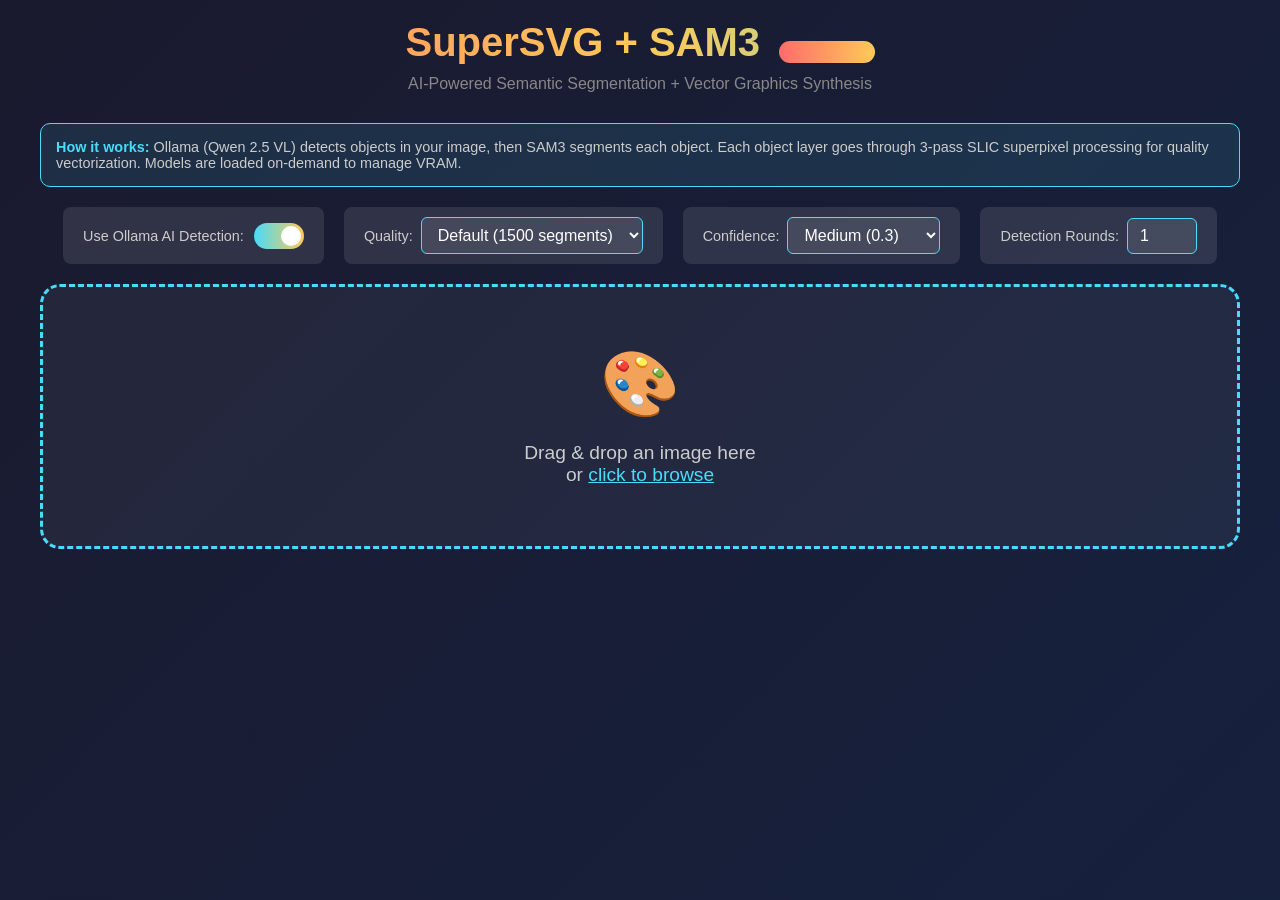
==== supersvg/templates/index.html @ 3c81e6f8 "update docker image" ====
<!DOCTYPE html>
<html lang="en">
<head>
    <meta charset="UTF-8">
    <meta name="viewport" content="width=device-width, initial-scale=1.0">
    <title>SuperSVG + SAM3 - AI-Powered Image to SVG</title>
    <style>
        * {
            box-sizing: border-box;
            margin: 0;
            padding: 0;
        }

        body {
            font-family: -apple-system, BlinkMacSystemFont, 'Segoe UI', Roboto, sans-serif;
            background: linear-gradient(135deg, #1a1a2e 0%, #16213e 100%);
            min-height: 100vh;
            color: #fff;
            padding: 20px;
        }

        .container {
            max-width: 1200px;
            margin: 0 auto;
        }

        h1 {
            text-align: center;
            margin-bottom: 10px;
            font-size: 2.5rem;
            background: linear-gradient(90deg, #ff6b6b, #feca57, #48dbfb);
            -webkit-background-clip: text;
            -webkit-text-fill-color: transparent;
        }

        .subtitle {
            text-align: center;
            color: #888;
            margin-bottom: 30px;
        }

        .badge {
            display: inline-block;
            padding: 4px 10px;
            border-radius: 12px;
            font-size: 0.75rem;
            font-weight: 600;
            margin-left: 8px;
        }

        .badge-experimental {
            background: linear-gradient(90deg, #ff6b6b, #feca57);
            color: #1a1a2e;
        }

        .drop-zone {
            border: 3px dashed #48dbfb;
            border-radius: 20px;
            padding: 60px;
            text-align: center;
            cursor: pointer;
            transition: all 0.3s ease;
            background: rgba(255, 255, 255, 0.05);
            margin-bottom: 30px;
        }

        .drop-zone:hover, .drop-zone.dragover {
            border-color: #feca57;
            background: rgba(254, 202, 87, 0.1);
            transform: scale(1.02);
        }

        .drop-zone-icon {
            font-size: 4rem;
            margin-bottom: 20px;
        }

        .drop-zone-text {
            font-size: 1.2rem;
            color: #ccc;
        }

        .drop-zone-text span {
            color: #48dbfb;
            text-decoration: underline;
        }

        #file-input {
            display: none;
        }

        .preview-container {
            display: none;
            grid-template-columns: 1fr 1fr;
            gap: 30px;
            margin-top: 30px;
        }

        .preview-box {
            background: rgba(255, 255, 255, 0.1);
            border-radius: 15px;
            padding: 20px;
            text-align: center;
        }

        .preview-box h3 {
            margin-bottom: 15px;
            color: #48dbfb;
        }

        .preview-box img {
            max-width: 100%;
            max-height: 400px;
            border-radius: 10px;
            background: white;
        }

        .loading {
            display: none;
            text-align: center;
            padding: 40px;
        }

        .spinner {
            width: 60px;
            height: 60px;
            border: 5px solid rgba(255, 255, 255, 0.1);
            border-top-color: #48dbfb;
            border-radius: 50%;
            animation: spin 1s linear infinite;
            margin: 0 auto 20px;
        }

        @keyframes spin {
            to { transform: rotate(360deg); }
        }

        .loading-status {
            color: #feca57;
            font-size: 0.9rem;
            margin-top: 10px;
        }

        .download-buttons {
            display: flex;
            gap: 15px;
            justify-content: center;
            margin-top: 20px;
        }

        .btn {
            padding: 12px 30px;
            border: none;
            border-radius: 8px;
            cursor: pointer;
            font-size: 1rem;
            font-weight: 600;
            transition: all 0.3s ease;
            text-decoration: none;
            display: inline-block;
        }

        .btn-primary {
            background: linear-gradient(90deg, #48dbfb, #feca57);
            color: #1a1a2e;
        }

        .btn-secondary {
            background: rgba(255, 255, 255, 0.1);
            color: #fff;
            border: 2px solid #48dbfb;
        }

        .btn:hover {
            transform: translateY(-2px);
            box-shadow: 0 5px 20px rgba(72, 219, 251, 0.3);
        }

        .error {
            background: rgba(255, 0, 0, 0.2);
            border: 1px solid #ff4444;
            padding: 15px;
            border-radius: 10px;
            margin-top: 20px;
            display: none;
        }

        .options {
            display: flex;
            flex-wrap: wrap;
            justify-content: center;
            gap: 20px;
            margin-bottom: 20px;
        }

        .option-group {
            display: flex;
            align-items: center;
            gap: 8px;
            padding: 10px 20px;
            background: rgba(255, 255, 255, 0.1);
            border-radius: 8px;
        }

        .option-group label {
            color: #ccc;
            font-size: 0.9rem;
        }

        .option-group select,
        .option-group input[type="number"] {
            padding: 8px 12px;
            border-radius: 6px;
            border: 1px solid #48dbfb;
            background: rgba(255, 255, 255, 0.1);
            color: #fff;
            font-size: 1rem;
            cursor: pointer;
        }

        .option-group select option {
            background: #1a1a2e;
            color: #fff;
        }

        .option-group input[type="number"] {
            width: 70px;
        }

        .toggle-container {
            display: flex;
            align-items: center;
            gap: 10px;
        }

        .toggle {
            position: relative;
            width: 50px;
            height: 26px;
        }

        .toggle input {
            opacity: 0;
            width: 0;
            height: 0;
        }

        .toggle-slider {
            position: absolute;
            cursor: pointer;
            top: 0;
            left: 0;
            right: 0;
            bottom: 0;
            background-color: rgba(255, 255, 255, 0.2);
            transition: 0.3s;
            border-radius: 26px;
        }

        .toggle-slider:before {
            position: absolute;
            content: "";
            height: 20px;
            width: 20px;
            left: 3px;
            bottom: 3px;
            background-color: white;
            transition: 0.3s;
            border-radius: 50%;
        }

        .toggle input:checked + .toggle-slider {
            background: linear-gradient(90deg, #48dbfb, #feca57);
        }

        .toggle input:checked + .toggle-slider:before {
            transform: translateX(24px);
        }

        .info-box {
            background: rgba(72, 219, 251, 0.1);
            border: 1px solid #48dbfb;
            border-radius: 10px;
            padding: 15px;
            margin-bottom: 20px;
            font-size: 0.9rem;
            color: #ccc;
        }

        .info-box strong {
            color: #48dbfb;
        }

        .status-indicator {
            display: inline-block;
            width: 10px;
            height: 10px;
            border-radius: 50%;
            margin-right: 8px;
        }

        .status-ok {
            background: #00ff88;
        }

        .status-warning {
            background: #feca57;
        }

        .status-error {
            background: #ff6b6b;
        }

        @media (max-width: 768px) {
            .preview-container {
                grid-template-columns: 1fr;
            }

            h1 {
                font-size: 1.8rem;
            }

            .drop-zone {
                padding: 40px 20px;
            }

            .options {
                flex-direction: column;
                align-items: stretch;
            }
        }
    </style>
</head>
<body>
    <div class="container">
        <h1>SuperSVG + SAM3 <span class="badge badge-experimental">Experimental</span></h1>
        <p class="subtitle">
            AI-Powered Semantic Segmentation + Vector Graphics Synthesis
        </p>

        <div class="info-box">
            <strong>How it works:</strong>
            Ollama (Qwen 2.5 VL) detects objects in your image, then SAM3 segments each object.
            Each object layer goes through 3-pass SLIC superpixel processing for quality vectorization.
            Models are loaded on-demand to manage VRAM.
        </div>

        <div class="options">
            <div class="option-group toggle-container">
                <label>Use Ollama AI Detection:</label>
                <label class="toggle">
                    <input type="checkbox" id="use-ollama" checked>
                    <span class="toggle-slider"></span>
                </label>
            </div>

            <div class="option-group">
                <label for="quality">Quality:</label>
                <select id="quality">
                    <option value="low">Low (500 segments)</option>
                    <option value="default" selected>Default (1500 segments)</option>
                    <option value="high">High (5000 segments)</option>
                    <option value="best">Best (10000 segments)</option>
                </select>
            </div>

            <div class="option-group">
                <label for="conf-thresh">Confidence:</label>
                <select id="conf-thresh">
                    <option value="0.2">Low (0.2)</option>
                    <option value="0.3" selected>Medium (0.3)</option>
                    <option value="0.5">High (0.5)</option>
                    <option value="0.7">Very High (0.7)</option>
                </select>
            </div>

            <div class="option-group" id="rounds-group">
                <label for="num-rounds">Detection Rounds:</label>
                <input type="number" id="num-rounds" value="1" min="1" max="5">
            </div>
        </div>

        <div class="drop-zone" id="drop-zone">
            <div class="drop-zone-icon">🎨</div>
            <p class="drop-zone-text">
                Drag & drop an image here<br>
                or <span>click to browse</span>
            </p>
            <input type="file" id="file-input" accept="image/*">
        </div>

        <div class="loading" id="loading">
            <div class="spinner"></div>
            <p>Processing image with AI segmentation...</p>
            <p class="loading-status" id="loading-status">This may take 1-3 minutes depending on image complexity.</p>
        </div>

        <div class="error" id="error"></div>

        <div class="preview-container" id="preview-container">
            <div class="preview-box">
                <h3>Original Image</h3>
                <img id="original-preview" src="" alt="Original">
            </div>
            <div class="preview-box">
                <h3>SVG Output</h3>
                <img id="svg-preview" src="" alt="SVG Output">
                <div class="download-buttons">
                    <a id="download-svg" class="btn btn-primary" href="#" download>Download SVG</a>
                    <a id="download-png" class="btn btn-secondary" href="#" download>Download PNG</a>
                </div>
            </div>
        </div>
    </div>

    <script>
        const dropZone = document.getElementById('drop-zone');
        const fileInput = document.getElementById('file-input');
        const loading = document.getElementById('loading');
        const loadingStatus = document.getElementById('loading-status');
        const error = document.getElementById('error');
        const previewContainer = document.getElementById('preview-container');
        const originalPreview = document.getElementById('original-preview');
        const svgPreview = document.getElementById('svg-preview');
        const downloadSvg = document.getElementById('download-svg');
        const downloadPng = document.getElementById('download-png');
        const useOllama = document.getElementById('use-ollama');
        const roundsGroup = document.getElementById('rounds-group');

        // Toggle rounds visibility based on Ollama setting
        useOllama.addEventListener('change', () => {
            roundsGroup.style.display = useOllama.checked ? 'flex' : 'none';
        });

        // Click to browse
        dropZone.addEventListener('click', () => fileInput.click());

        // Drag and drop events
        dropZone.addEventListener('dragover', (e) => {
            e.preventDefault();
            dropZone.classList.add('dragover');
        });

        dropZone.addEventListener('dragleave', () => {
            dropZone.classList.remove('dragover');
        });

        dropZone.addEventListener('drop', (e) => {
            e.preventDefault();
            dropZone.classList.remove('dragover');
            const files = e.dataTransfer.files;
            if (files.length > 0) {
                handleFile(files[0]);
            }
        });

        // File input change
        fileInput.addEventListener('change', (e) => {
            if (e.target.files.length > 0) {
                handleFile(e.target.files[0]);
            }
        });

        function handleFile(file) {
            if (!file.type.startsWith('image/')) {
                showError('Please select an image file.');
                return;
            }

            // Show original preview
            const reader = new FileReader();
            reader.onload = (e) => {
                originalPreview.src = e.target.result;
            };
            reader.readAsDataURL(file);

            // Upload and process
            uploadFile(file);
        }

        async function uploadFile(file) {
            const formData = new FormData();
            formData.append('file', file);

            // Add options
            formData.append('use_ollama', useOllama.checked ? 'true' : 'false');
            formData.append('conf_thresh', document.getElementById('conf-thresh').value);
            formData.append('num_rounds', document.getElementById('num-rounds').value);
            formData.append('quality', document.getElementById('quality').value);

            // Show loading, hide others
            loading.style.display = 'block';
            error.style.display = 'none';
            previewContainer.style.display = 'none';

            // Update status messages
            const statusMessages = [
                'Initializing AI models...',
                'Detecting objects with Qwen Vision AI...',
                'Running SAM3 segmentation...',
                'Processing each layer with 3-pass SLIC...',
                'Generating vector paths with SuperSVG...',
                'Optimizing SVG output...',
                'Almost done...'
            ];
            let statusIndex = 0;
            const statusInterval = setInterval(() => {
                if (statusIndex < statusMessages.length) {
                    loadingStatus.textContent = statusMessages[statusIndex];
                    statusIndex++;
                }
            }, 15000);

            try {
                const response = await fetch('/upload', {
                    method: 'POST',
                    body: formData
                });

                const result = await response.json();

                if (result.success) {
                    // Show preview
                    svgPreview.src = result.png_url;
                    previewContainer.style.display = 'grid';
                    downloadSvg.href = '/download/' + result.svg_filename;
                    downloadPng.href = '/download/' + result.png_filename;
                } else {
                    showError(result.error || 'An error occurred while processing the image.');
                }
            } catch (err) {
                showError('Network error. Please try again.');
            } finally {
                clearInterval(statusInterval);
                loading.style.display = 'none';
            }
        }

        function showError(message) {
            error.textContent = message;
            error.style.display = 'block';
        }
    </script>
</body>
</html>
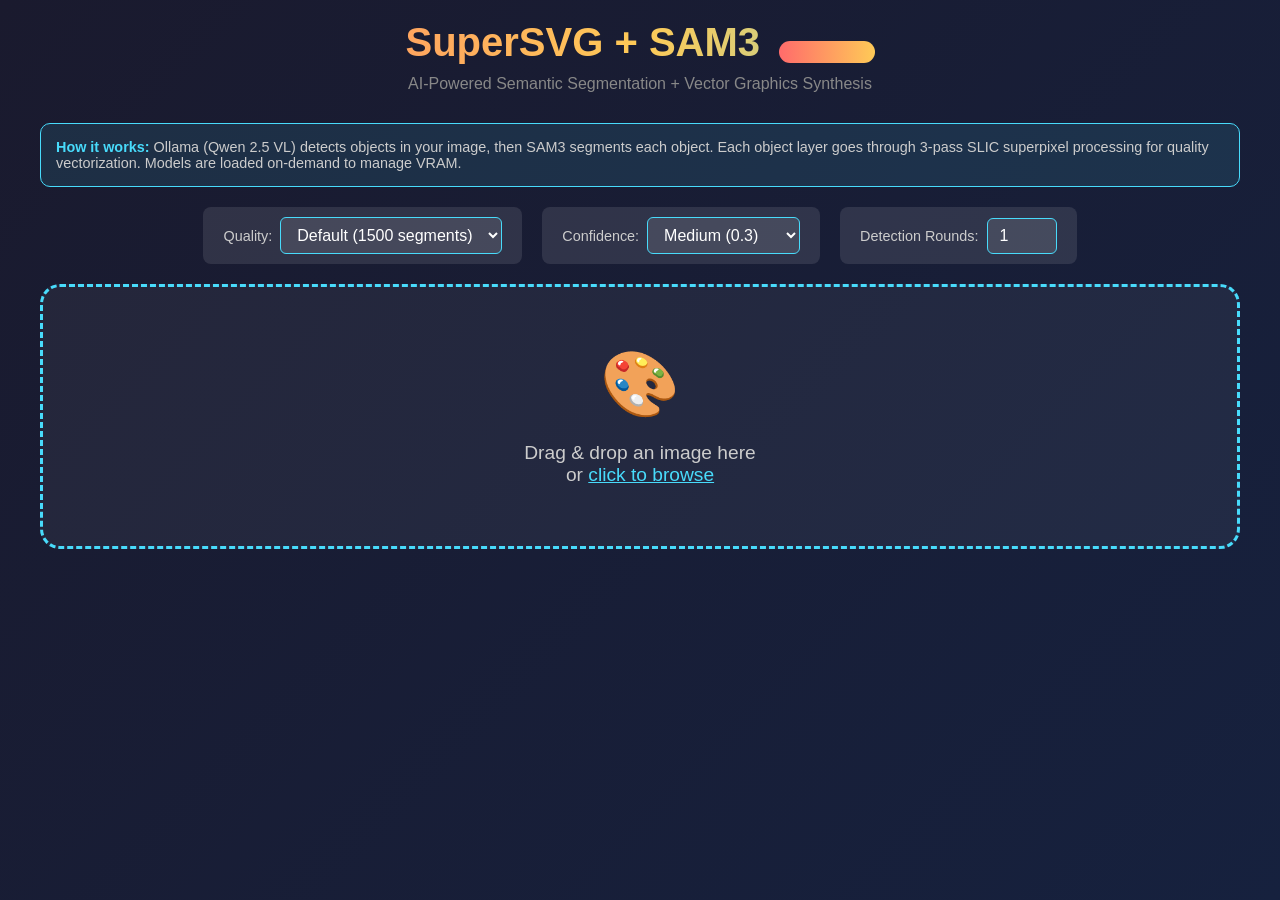
==== commit 29e92912: "update servers" ====
--- a/supersvg/templates/index.html
+++ b/supersvg/templates/index.html
@@ -346,10 +346,10 @@
         </div>
 
         <div class="options">
-            <div class="option-group toggle-container">
+            <div class="option-group toggle-container" style="display: none;">
                 <label>Use Ollama AI Detection:</label>
                 <label class="toggle">
-                    <input type="checkbox" id="use-ollama" checked>
+                    <input type="checkbox" id="use-ollama">
                     <span class="toggle-slider"></span>
                 </label>
             </div>
@@ -519,20 +519,63 @@
 
                 const result = await response.json();
 
-                if (result.success) {
-                    // Show preview
-                    svgPreview.src = result.png_url;
-                    previewContainer.style.display = 'grid';
-                    downloadSvg.href = '/download/' + result.svg_filename;
-                    downloadPng.href = '/download/' + result.png_filename;
-                } else {
-                    showError(result.error || 'An error occurred while processing the image.');
+                if (!result || !result.job_id) {
+                    showError(result?.error || 'Failed to start job');
+                    return;
                 }
+
+                // Poll job status
+                const jobId = result.job_id;
+                const pollIntervalMs = 2000;
+                let pollTimer = null;
+
+                async function pollOnce() {
+                    try {
+                        const res = await fetch(`/job/${jobId}/status`);
+                        if (!res.ok) {
+                            const txt = await res.text();
+                            throw new Error(txt || 'Status fetch failed');
+                        }
+                        const status = await res.json();
+
+                        if (status.status === 'completed') {
+                            clearInterval(pollTimer);
+                            // Accept either full url or filename
+                            const pngUrl = status.png_url || status.png || status.result_png || status.png_url;
+                            const svgUrl = status.svg_url || status.svg || status.result_svg || status.svg_url;
+
+                            svgPreview.src = pngUrl && pngUrl.startsWith('/') ? pngUrl : (pngUrl ? '/output/' + pngUrl : '');
+                            previewContainer.style.display = 'grid';
+                            loading.style.display = 'none';
+                            if (svgUrl) downloadSvg.href = svgUrl.startsWith('/') ? svgUrl : '/output/' + svgUrl;
+                            if (pngUrl) downloadPng.href = pngUrl.startsWith('/') ? pngUrl : '/output/' + pngUrl;
+                        } else if (status.status === 'error') {
+                            clearInterval(pollTimer);
+                            loading.style.display = 'none';
+                            error.style.display = 'block';
+                            showError(status.error || status.message || 'Processing error');
+                        } else {
+                            // update loading message if server returns any message
+                            if (status.message) loadingStatus.textContent = status.message;
+                        }
+                    } catch (err) {
+                        clearInterval(pollTimer);
+                        showError('Job polling failed: ' + (err.message || err));
+                    } finally {
+                        // hide loading only after completion/failure handled
+                    }
+                }
+
+                // start polling
+                pollTimer = setInterval(pollOnce, pollIntervalMs);
+                // run one immediate poll
+                pollOnce();
+
             } catch (err) {
                 showError('Network error. Please try again.');
             } finally {
                 clearInterval(statusInterval);
-                loading.style.display = 'none';
+                // keep loading visible while polling; it's cleared when job finishes via pollOnce
             }
         }
 
